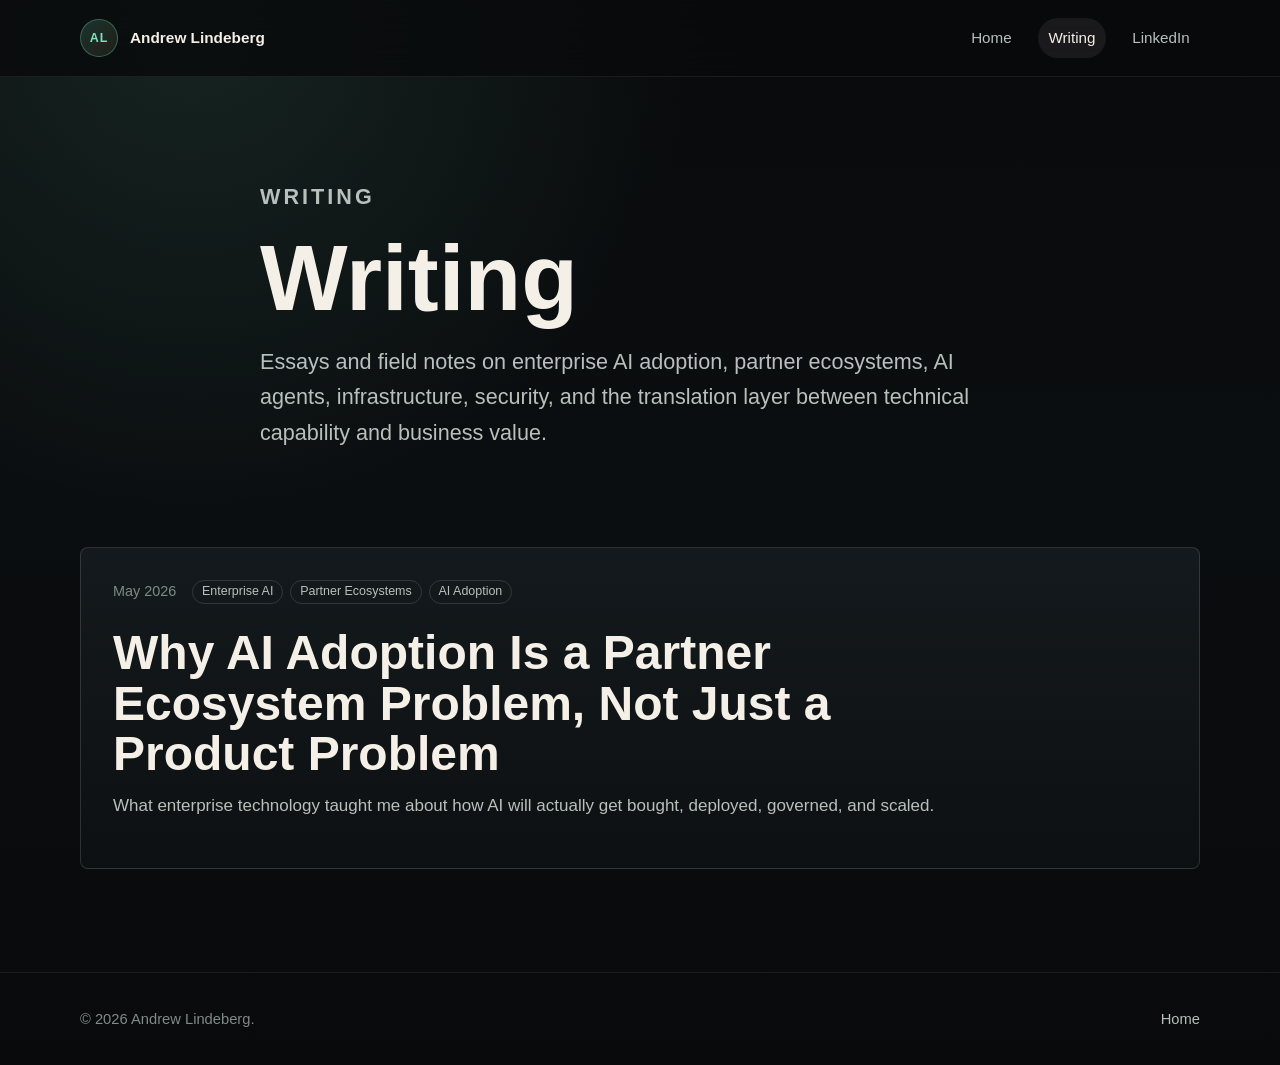
==== articles/index.html @ abbfdc00 "Add Andrew Lindeberg static site" ====
<!doctype html>
<html lang="en">
  <head>
    <meta charset="utf-8">
    <meta name="viewport" content="width=device-width, initial-scale=1">
    <title>Writing | Andrew Lindeberg</title>
    <meta
      name="description"
      content="Essays and field notes from Andrew Lindeberg on enterprise AI adoption, partner ecosystems, AI agents, infrastructure, security, and business value."
    >
    <link rel="canonical" href="DOMAIN_PLACEHOLDER/articles/">
    <meta property="og:type" content="website">
    <meta property="og:title" content="Writing | Andrew Lindeberg">
    <meta
      property="og:description"
      content="Essays and field notes on enterprise AI adoption, partner ecosystems, AI agents, infrastructure, security, and the translation layer between technical capability and business value."
    >
    <meta property="og:url" content="DOMAIN_PLACEHOLDER/articles/">
    <meta property="og:image" content="DOMAIN_PLACEHOLDER/og-image.svg">
    <meta name="twitter:card" content="summary_large_image">
    <meta name="twitter:title" content="Writing | Andrew Lindeberg">
    <meta
      name="twitter:description"
      content="Essays and field notes on enterprise AI adoption, partner ecosystems, AI agents, infrastructure, security, and business value."
    >
    <meta name="twitter:image" content="DOMAIN_PLACEHOLDER/og-image.svg">
    <meta name="theme-color" content="#090a0c">
    <link rel="stylesheet" href="../styles.css">
    <script src="../site.js" defer></script>
  </head>
  <body>
    <a class="skip-link" href="#main">Skip to content</a>

    <header class="site-header">
      <nav class="nav container" aria-label="Primary navigation">
        <a class="brand" href="../index.html" aria-label="Andrew Lindeberg home">
          <span class="brand-mark" aria-hidden="true">AL</span>
          <span>Andrew Lindeberg</span>
        </a>
        <div class="nav-links">
          <a href="../index.html">Home</a>
          <a href="index.html" aria-current="page">Writing</a>
          <a href="LINKEDIN_PLACEHOLDER">LinkedIn</a>
        </div>
      </nav>
    </header>

    <main id="main">
      <section class="section page-hero">
        <div class="container narrow">
          <p class="section-kicker">Writing</p>
          <h1>Writing</h1>
          <p>
            Essays and field notes on enterprise AI adoption, partner ecosystems, AI agents, infrastructure, security, and the translation layer between technical capability and business value.
          </p>
        </div>
      </section>

      <section class="section archive-section" aria-label="Article archive">
        <div class="container">
          <div class="article-list">
            <article class="article-card">
              <div class="article-meta-row">
                <time datetime="2026-05">May 2026</time>
                <div class="tag-list" aria-label="Tags">
                  <span>Enterprise AI</span>
                  <span>Partner Ecosystems</span>
                  <span>AI Adoption</span>
                </div>
              </div>
              <h2>
                <a href="ai-adoption-partner-ecosystem/index.html">
                  Why AI Adoption Is a Partner Ecosystem Problem, Not Just a Product Problem
                </a>
              </h2>
              <p>
                What enterprise technology taught me about how AI will actually get bought, deployed, governed, and scaled.
              </p>
            </article>
          </div>
        </div>
      </section>
    </main>

    <footer class="site-footer">
      <div class="container footer-inner">
        <p>&copy; <span data-current-year>2026</span> Andrew Lindeberg.</p>
        <a href="../index.html">Home</a>
      </div>
    </footer>
  </body>
</html>
---- styles.css ----
:root {
  color-scheme: dark;
  --bg: #090a0c;
  --bg-soft: #0e1113;
  --panel: #111619;
  --panel-strong: #151b1f;
  --text: #f4efe7;
  --muted: #b7c0bb;
  --subtle: #7f8b86;
  --line: rgba(244, 239, 231, 0.14);
  --line-strong: rgba(117, 230, 195, 0.32);
  --accent: #75e6c3;
  --accent-strong: #42c8a2;
  --gold: #d5b46a;
  --shadow: 0 24px 80px rgba(0, 0, 0, 0.34);
  --radius: 8px;
  --container: 1120px;
  --narrow: 760px;
}

* {
  box-sizing: border-box;
}

html {
  background: var(--bg);
  scroll-behavior: smooth;
  overflow-x: clip;
}

body {
  min-width: 320px;
  margin: 0;
  color: var(--text);
  background:
    radial-gradient(circle at 15% 0%, rgba(117, 230, 195, 0.12), transparent 32rem),
    linear-gradient(180deg, #090a0c 0%, #0b0e10 44%, #090a0c 100%);
  font-family: -apple-system, BlinkMacSystemFont, "Segoe UI", Roboto, Helvetica, Arial, sans-serif;
  font-size: 17px;
  line-height: 1.65;
  text-rendering: optimizeLegibility;
  overflow-x: clip;
}

img,
svg {
  max-width: 100%;
}

a {
  color: inherit;
  text-decoration-color: rgba(117, 230, 195, 0.45);
  text-underline-offset: 0.2em;
}

a:hover {
  color: var(--accent);
}

p,
h1,
h2,
h3 {
  margin-top: 0;
}

p {
  margin-bottom: 1rem;
}

.skip-link {
  position: absolute;
  left: 1rem;
  top: 1rem;
  z-index: 20;
  transform: translateY(-160%);
  border: 1px solid var(--accent);
  border-radius: var(--radius);
  background: var(--bg);
  color: var(--text);
  padding: 0.65rem 0.85rem;
}

.skip-link:focus {
  transform: translateY(0);
}

.container {
  width: min(100% - 40px, var(--container));
  margin-inline: auto;
}

.narrow {
  width: min(100% - 40px, var(--narrow));
}

.site-header {
  position: sticky;
  top: 0;
  z-index: 10;
  border-bottom: 1px solid rgba(244, 239, 231, 0.08);
  background: rgba(9, 10, 12, 0.82);
  backdrop-filter: blur(18px);
}

.nav {
  display: flex;
  min-height: 76px;
  align-items: center;
  justify-content: space-between;
  gap: 1.25rem;
}

.brand,
.nav-links {
  display: flex;
  align-items: center;
}

.brand {
  gap: 0.75rem;
  color: var(--text);
  font-size: 0.96rem;
  font-weight: 700;
  text-decoration: none;
}

.brand-mark {
  display: inline-grid;
  width: 38px;
  height: 38px;
  place-items: center;
  border: 1px solid var(--line-strong);
  border-radius: 50%;
  background: linear-gradient(135deg, rgba(117, 230, 195, 0.18), rgba(213, 180, 106, 0.1));
  color: var(--accent);
  font-size: 0.78rem;
  letter-spacing: 0.08em;
}

.nav-links {
  gap: 1rem;
  color: var(--muted);
  font-size: 0.95rem;
}

.nav-links a {
  border-radius: 999px;
  padding: 0.45rem 0.65rem;
  text-decoration: none;
}

.nav-links a:hover,
.nav-links a[aria-current="page"] {
  background: rgba(244, 239, 231, 0.07);
  color: var(--text);
}

.section {
  padding: clamp(4.5rem, 8vw, 7.5rem) 0;
}

.hero {
  min-height: calc(100vh - 76px);
  display: flex;
  align-items: center;
  border-bottom: 1px solid rgba(244, 239, 231, 0.08);
}

.hero-grid {
  display: grid;
  grid-template-columns: minmax(0, 1.14fr) minmax(300px, 0.86fr);
  gap: clamp(2rem, 6vw, 5.5rem);
  align-items: center;
}

.credibility,
.section-kicker,
.panel-label {
  margin-bottom: 1.25rem;
  color: var(--gold);
  font-size: 0.82rem;
  font-weight: 750;
  letter-spacing: 0.14em;
  text-transform: uppercase;
}

h1 {
  max-width: 900px;
  margin-bottom: 1.35rem;
  font-size: clamp(3.2rem, 8vw, 7rem);
  line-height: 0.94;
  letter-spacing: 0;
}

.hero-copy,
.signal-panel,
.split-section > *,
.feature-article > *,
.contact-panel > * {
  min-width: 0;
}

.title-mobile {
  display: none;
}

.hero-subhead {
  max-width: 760px;
  color: var(--muted);
  font-size: clamp(1.12rem, 2vw, 1.42rem);
  line-height: 1.55;
}

.button-row {
  display: flex;
  flex-wrap: wrap;
  gap: 0.85rem;
  margin-top: 2rem;
}

.button {
  display: inline-flex;
  min-height: 46px;
  align-items: center;
  justify-content: center;
  border: 1px solid transparent;
  border-radius: var(--radius);
  padding: 0.72rem 1.05rem;
  font-size: 0.95rem;
  font-weight: 760;
  line-height: 1.1;
  text-decoration: none;
  transition: border-color 160ms ease, background 160ms ease, color 160ms ease, transform 160ms ease;
}

.button:hover {
  transform: translateY(-1px);
}

.button.primary {
  background: var(--accent);
  color: #06100d;
}

.button.primary:hover {
  background: #8ff0d3;
  color: #06100d;
}

.button.secondary {
  border-color: var(--line);
  background: rgba(244, 239, 231, 0.04);
  color: var(--text);
}

.button.secondary:hover {
  border-color: var(--line-strong);
  color: var(--accent);
}

.signal-panel {
  border: 1px solid var(--line);
  border-radius: var(--radius);
  background:
    linear-gradient(145deg, rgba(21, 27, 31, 0.96), rgba(12, 16, 18, 0.96)),
    linear-gradient(90deg, rgba(117, 230, 195, 0.22), transparent);
  box-shadow: var(--shadow);
}

.signal-panel-inner {
  padding: clamp(1.2rem, 3vw, 2rem);
}

.signal-list {
  display: grid;
  gap: 1rem;
  margin: 0;
  padding: 0;
  list-style: none;
}

.signal-list li {
  border-top: 1px solid var(--line);
  padding-top: 1rem;
}

.signal-list span,
.card-index {
  display: block;
  margin-bottom: 0.4rem;
  color: var(--accent);
  font-size: 0.78rem;
  font-weight: 800;
}

.signal-list strong {
  display: block;
  margin-bottom: 0.3rem;
  font-size: 1.08rem;
}

.signal-list p {
  margin: 0;
  color: var(--muted);
  font-size: 0.95rem;
  line-height: 1.5;
}

.split-section {
  display: grid;
  grid-template-columns: minmax(220px, 0.78fr) minmax(0, 1.22fr);
  gap: clamp(2rem, 6vw, 5rem);
}

h2 {
  margin-bottom: 1rem;
  font-size: clamp(2rem, 4vw, 3.6rem);
  line-height: 1.05;
  letter-spacing: 0;
}

h3 {
  margin-bottom: 0.75rem;
  font-size: 1.35rem;
  line-height: 1.18;
}

.prose-large {
  color: var(--muted);
  font-size: clamp(1.06rem, 1.5vw, 1.24rem);
}

.prose-large p:last-child {
  margin-bottom: 0;
}

.belief-section,
.writing-section {
  background: rgba(244, 239, 231, 0.025);
  border-block: 1px solid rgba(244, 239, 231, 0.08);
}

.section-heading {
  max-width: 760px;
  margin-bottom: 2rem;
}

.card-grid {
  display: grid;
  grid-template-columns: repeat(4, minmax(0, 1fr));
  gap: 1rem;
}

.topic-card,
.article-card,
.feature-article,
.contact-panel {
  border: 1px solid var(--line);
  border-radius: var(--radius);
  background: linear-gradient(180deg, rgba(21, 27, 31, 0.9), rgba(13, 17, 19, 0.9));
}

.topic-card {
  min-height: 300px;
  padding: 1.35rem;
}

.topic-card p,
.feature-article p,
.contact-panel p,
.article-card p {
  color: var(--muted);
}

.featured-card {
  border-color: var(--line-strong);
  background:
    linear-gradient(180deg, rgba(23, 34, 34, 0.96), rgba(13, 17, 19, 0.96)),
    linear-gradient(135deg, rgba(117, 230, 195, 0.22), transparent);
}

.background-section {
  border-bottom: 1px solid rgba(244, 239, 231, 0.08);
}

.feature-article,
.contact-panel {
  display: grid;
  grid-template-columns: minmax(0, 1fr) auto;
  gap: 2rem;
  align-items: end;
  padding: clamp(1.5rem, 4vw, 2.5rem);
}

.feature-article h2 {
  max-width: 900px;
}

.contact-panel {
  align-items: center;
  background:
    linear-gradient(135deg, rgba(117, 230, 195, 0.1), transparent 38%),
    linear-gradient(180deg, rgba(21, 27, 31, 0.95), rgba(13, 17, 19, 0.95));
}

.contact-panel p {
  max-width: 760px;
  font-size: 1.1rem;
}

.page-hero {
  padding-bottom: 3rem;
}

.page-hero h1 {
  font-size: clamp(3.2rem, 8vw, 5.8rem);
}

.page-hero p {
  color: var(--muted);
  font-size: clamp(1.12rem, 2vw, 1.35rem);
}

.archive-section {
  padding-top: 2rem;
}

.article-list {
  display: grid;
  gap: 1rem;
}

.article-card {
  padding: clamp(1.25rem, 3vw, 2rem);
}

.article-card h2 {
  max-width: 860px;
  margin-bottom: 0.8rem;
  font-size: clamp(1.65rem, 4vw, 3rem);
}

.article-card h2 a {
  text-decoration: none;
}

.article-meta-row {
  display: flex;
  flex-wrap: wrap;
  gap: 0.75rem 1rem;
  align-items: center;
  margin-bottom: 1.5rem;
  color: var(--subtle);
  font-size: 0.9rem;
}

.tag-list {
  display: flex;
  flex-wrap: wrap;
  gap: 0.45rem;
}

.tag-list span {
  border: 1px solid var(--line);
  border-radius: 999px;
  padding: 0.22rem 0.55rem;
  color: var(--muted);
  font-size: 0.78rem;
  line-height: 1.25;
}

.article-shell {
  padding: clamp(3rem, 8vw, 6rem) 0;
}

.article-header {
  padding-bottom: clamp(2rem, 5vw, 4rem);
}

.back-link {
  display: inline-flex;
  margin-bottom: 2rem;
  color: var(--accent);
  font-size: 0.95rem;
  font-weight: 750;
  text-decoration: none;
}

.back-link::before {
  content: "<";
  margin-right: 0.45rem;
}

.article-header h1 {
  margin-bottom: 1.2rem;
  font-size: clamp(2.65rem, 7vw, 5.8rem);
}

.article-header p {
  color: var(--muted);
  font-size: clamp(1.12rem, 2vw, 1.35rem);
}

.article-body {
  color: #e6e0d6;
  font-size: clamp(1.05rem, 1.6vw, 1.2rem);
}

.article-body p,
.article-body li {
  color: #d9d2c8;
}

.article-body h2 {
  margin-top: 3.25rem;
  margin-bottom: 1rem;
  border-top: 1px solid var(--line);
  padding-top: 2rem;
  font-size: clamp(1.8rem, 4vw, 2.75rem);
}

.article-body ul {
  margin: 1rem 0 1.5rem;
  padding-left: 1.2rem;
}

.article-body li {
  margin: 0.55rem 0;
  padding-left: 0.2rem;
}

.site-footer {
  border-top: 1px solid rgba(244, 239, 231, 0.08);
  color: var(--subtle);
}

.footer-inner {
  display: flex;
  min-height: 92px;
  align-items: center;
  justify-content: space-between;
  gap: 1rem;
  font-size: 0.92rem;
}

.footer-inner p {
  margin: 0;
}

.footer-inner a {
  color: var(--muted);
  text-decoration: none;
}

@media (max-width: 980px) {
  .hero-grid,
  .split-section,
  .feature-article,
  .contact-panel {
    grid-template-columns: 1fr;
  }

  .hero {
    min-height: auto;
  }

  .card-grid {
    grid-template-columns: repeat(2, minmax(0, 1fr));
  }

  .feature-article,
  .contact-panel {
    align-items: start;
  }
}

@media (max-width: 680px) {
  body {
    font-size: 16px;
  }

  .container,
  .narrow {
    width: min(100% - 28px, var(--container));
  }

  .nav {
    min-height: auto;
    align-items: center;
    gap: 0.75rem;
    justify-content: flex-start;
    padding: 0.9rem 0;
  }

  .brand {
    gap: 0.5rem;
  }

  .brand span:last-child {
    display: none;
  }

  .nav-links {
    margin-left: auto;
    flex-shrink: 0;
    justify-content: flex-end;
    gap: 0.15rem;
    font-size: 0.84rem;
  }

  .nav-links a {
    padding: 0.35rem 0.38rem;
  }

  .section {
    padding: 4rem 0;
  }

  h1 {
    font-size: clamp(2.1rem, 9.2vw, 2.35rem);
    line-height: 1.08;
  }

  .title-desktop {
    display: none;
  }

  .title-mobile {
    display: inline;
  }

  .hero-subhead,
  .page-hero p,
  .article-header p {
    font-size: 1.05rem;
  }

  .button {
    width: 100%;
  }

  .card-grid {
    grid-template-columns: 1fr;
  }

  .topic-card {
    min-height: auto;
  }

  .article-meta-row {
    align-items: flex-start;
    flex-direction: column;
  }
}
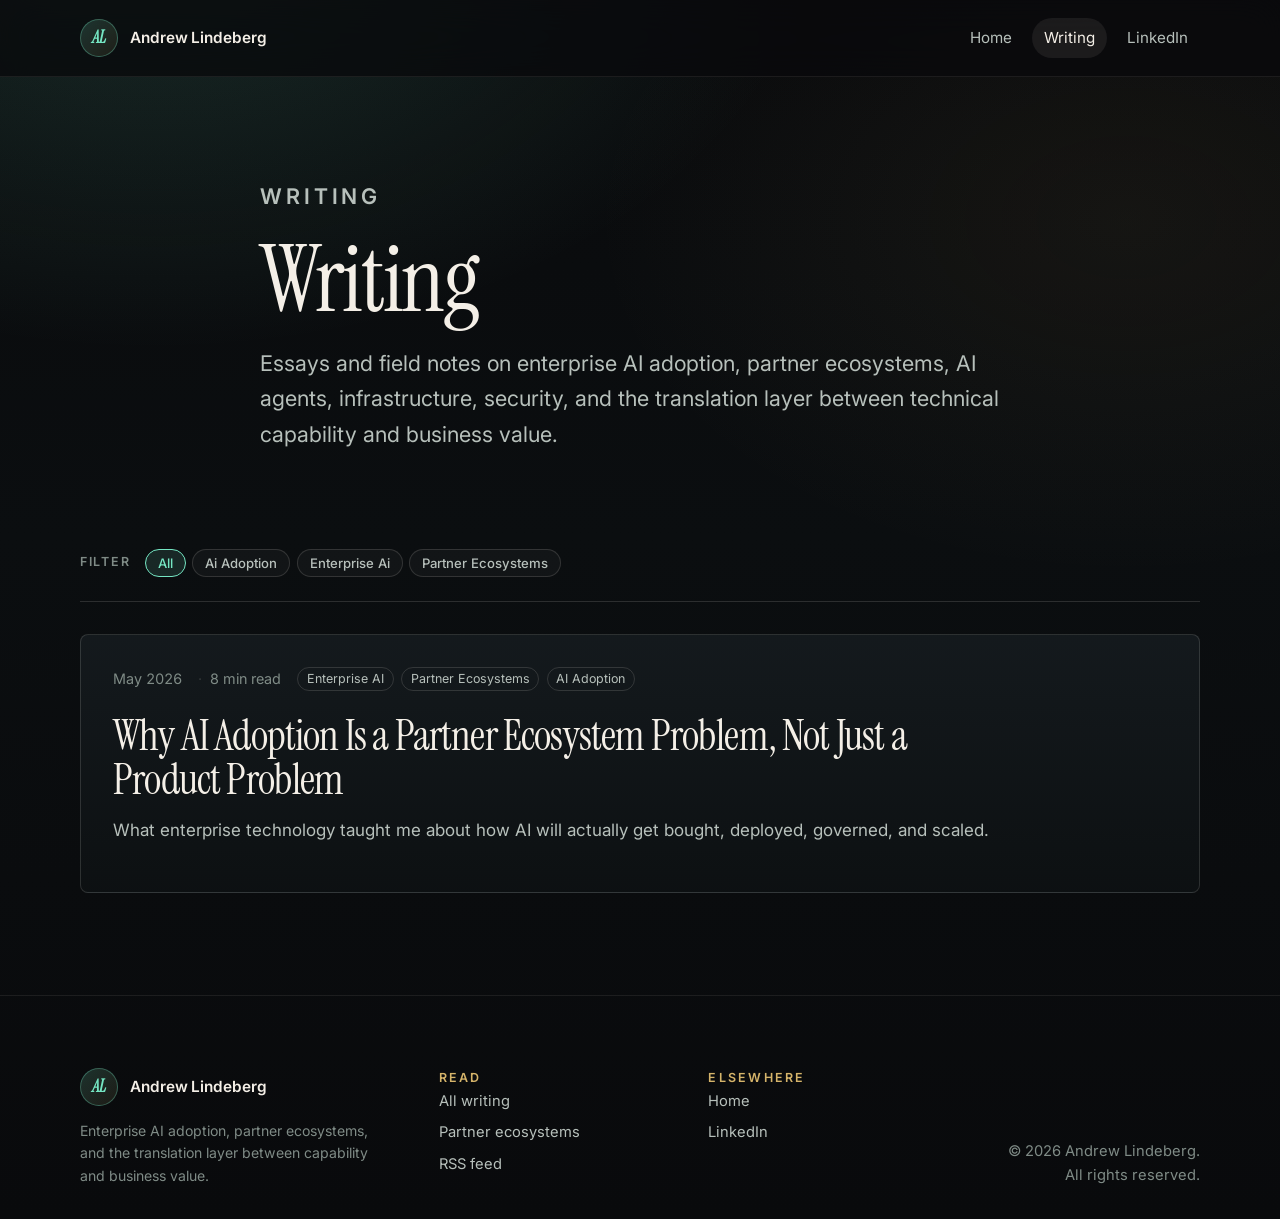
==== commit 10cae02e: "Editorial redesign: typography, motion, RSS, JSON-LD, 404, favicons Replace placeholders site-wide w" ====
--- a/articles/index.html
+++ b/articles/index.html
@@ -4,29 +4,68 @@
     <meta charset="utf-8">
     <meta name="viewport" content="width=device-width, initial-scale=1">
     <title>Writing | Andrew Lindeberg</title>
+    <meta name="author" content="Andrew Lindeberg">
     <meta
       name="description"
       content="Essays and field notes from Andrew Lindeberg on enterprise AI adoption, partner ecosystems, AI agents, infrastructure, security, and business value."
     >
-    <link rel="canonical" href="DOMAIN_PLACEHOLDER/articles/">
+    <link rel="canonical" href="https://ai-lab1.com/articles/">
     <meta property="og:type" content="website">
     <meta property="og:title" content="Writing | Andrew Lindeberg">
     <meta
       property="og:description"
       content="Essays and field notes on enterprise AI adoption, partner ecosystems, AI agents, infrastructure, security, and the translation layer between technical capability and business value."
     >
-    <meta property="og:url" content="DOMAIN_PLACEHOLDER/articles/">
-    <meta property="og:image" content="DOMAIN_PLACEHOLDER/og-image.svg">
+    <meta property="og:url" content="https://ai-lab1.com/articles/">
+    <meta property="og:image" content="https://ai-lab1.com/og-image.png">
+    <meta property="og:image:width" content="1200">
+    <meta property="og:image:height" content="630">
     <meta name="twitter:card" content="summary_large_image">
     <meta name="twitter:title" content="Writing | Andrew Lindeberg">
     <meta
       name="twitter:description"
       content="Essays and field notes on enterprise AI adoption, partner ecosystems, AI agents, infrastructure, security, and business value."
     >
-    <meta name="twitter:image" content="DOMAIN_PLACEHOLDER/og-image.svg">
+    <meta name="twitter:image" content="https://ai-lab1.com/og-image.png">
     <meta name="theme-color" content="#090a0c">
+    <link rel="icon" href="/favicon.svg" type="image/svg+xml">
+    <link rel="alternate icon" href="/favicon.ico" sizes="any">
+    <link rel="apple-touch-icon" href="/apple-touch-icon.png">
+    <link rel="manifest" href="/site.webmanifest">
+    <link rel="alternate" type="application/atom+xml" title="Andrew Lindeberg — Writing" href="/feed.xml">
+    <link rel="preconnect" href="https://fonts.googleapis.com">
+    <link rel="preconnect" href="https://fonts.gstatic.com" crossorigin>
+    <link rel="stylesheet" href="https://fonts.googleapis.com/css2?family=Inter:wght@400;500;600;700&family=Instrument+Serif:ital@0;1&display=swap">
     <link rel="stylesheet" href="../styles.css">
     <script src="../site.js" defer></script>
+    <script type="application/ld+json">
+    {
+      "@context": "https://schema.org",
+      "@type": "Blog",
+      "@id": "https://ai-lab1.com/articles/#blog",
+      "name": "Andrew Lindeberg — Writing",
+      "description": "Essays and field notes on enterprise AI adoption, partner ecosystems, AI agents, infrastructure, security, and the translation layer between technical capability and business value.",
+      "url": "https://ai-lab1.com/articles/",
+      "inLanguage": "en",
+      "author": {
+        "@type": "Person",
+        "name": "Andrew Lindeberg",
+        "url": "https://ai-lab1.com/",
+        "sameAs": ["https://www.linkedin.com/in/andrew-lindeberg"]
+      },
+      "blogPost": [
+        {
+          "@type": "BlogPosting",
+          "headline": "Why AI Adoption Is a Partner Ecosystem Problem, Not Just a Product Problem",
+          "url": "https://ai-lab1.com/articles/ai-adoption-partner-ecosystem/",
+          "datePublished": "2026-05-01",
+          "dateModified": "2026-05-16",
+          "author": { "@type": "Person", "name": "Andrew Lindeberg" },
+          "keywords": "Enterprise AI, Partner Ecosystems, AI Adoption"
+        }
+      ]
+    }
+    </script>
   </head>
   <body>
     <a class="skip-link" href="#main">Skip to content</a>
@@ -40,7 +79,7 @@
         <div class="nav-links">
           <a href="../index.html">Home</a>
           <a href="index.html" aria-current="page">Writing</a>
-          <a href="LINKEDIN_PLACEHOLDER">LinkedIn</a>
+          <a href="https://www.linkedin.com/in/andrew-lindeberg" rel="me">LinkedIn</a>
         </div>
       </nav>
     </header>
@@ -58,10 +97,13 @@
 
       <section class="section archive-section" aria-label="Article archive">
         <div class="container">
+          <div class="tag-filter" role="group" aria-label="Filter articles by topic"></div>
+
           <div class="article-list">
-            <article class="article-card">
+            <article class="article-card" data-tags="enterprise-ai partner-ecosystems ai-adoption">
               <div class="article-meta-row">
                 <time datetime="2026-05">May 2026</time>
+                <span class="reading-time">8 min read</span>
                 <div class="tag-list" aria-label="Tags">
                   <span>Enterprise AI</span>
                   <span>Partner Ecosystems</span>
@@ -83,9 +125,33 @@
     </main>
 
     <footer class="site-footer">
-      <div class="container footer-inner">
-        <p>&copy; <span data-current-year>2026</span> Andrew Lindeberg.</p>
-        <a href="../index.html">Home</a>
+      <div class="container footer-grid">
+        <div class="footer-col footer-brand">
+          <div class="brand">
+            <span class="brand-mark" aria-hidden="true">AL</span>
+            <span>Andrew Lindeberg</span>
+          </div>
+          <p>Enterprise AI adoption, partner ecosystems, and the translation layer between capability and business value.</p>
+        </div>
+        <div class="footer-col">
+          <p class="footer-label">Read</p>
+          <ul>
+            <li><a href="index.html">All writing</a></li>
+            <li><a href="ai-adoption-partner-ecosystem/index.html">Partner ecosystems</a></li>
+            <li><a href="/feed.xml">RSS feed</a></li>
+          </ul>
+        </div>
+        <div class="footer-col">
+          <p class="footer-label">Elsewhere</p>
+          <ul>
+            <li><a href="../index.html">Home</a></li>
+            <li><a href="https://www.linkedin.com/in/andrew-lindeberg" rel="me">LinkedIn</a></li>
+          </ul>
+        </div>
+        <div class="footer-col footer-meta">
+          <p>&copy; <span data-current-year>2026</span> Andrew Lindeberg.</p>
+          <p>All rights reserved.</p>
+        </div>
       </div>
     </footer>
   </body>
--- a/styles.css
+++ b/styles.css
@@ -16,6 +16,9 @@
   --radius: 8px;
   --container: 1120px;
   --narrow: 760px;
+  --font-sans: "Inter", -apple-system, BlinkMacSystemFont, "Segoe UI", Roboto, Helvetica, Arial, sans-serif;
+  --font-display: "Instrument Serif", "Iowan Old Style", "Apple Garamond", Garamond, Georgia, "Times New Roman", serif;
+  --ease: cubic-bezier(0.22, 0.61, 0.36, 1);
 }
 
 * {
@@ -29,17 +32,50 @@
 }
 
 body {
+  position: relative;
   min-width: 320px;
   margin: 0;
   color: var(--text);
   background:
-    radial-gradient(circle at 15% 0%, rgba(117, 230, 195, 0.12), transparent 32rem),
+    radial-gradient(60rem 40rem at var(--aurora-x, 12%) var(--aurora-y, -8%), rgba(117, 230, 195, 0.16), transparent 70%),
+    radial-gradient(48rem 32rem at 88% 18%, rgba(213, 180, 106, 0.06), transparent 70%),
     linear-gradient(180deg, #090a0c 0%, #0b0e10 44%, #090a0c 100%);
-  font-family: -apple-system, BlinkMacSystemFont, "Segoe UI", Roboto, Helvetica, Arial, sans-serif;
+  font-family: var(--font-sans);
   font-size: 17px;
   line-height: 1.65;
   text-rendering: optimizeLegibility;
+  -webkit-font-smoothing: antialiased;
   overflow-x: clip;
+  animation: aurora-drift 22s ease-in-out infinite alternate;
+}
+
+@property --aurora-x {
+  syntax: "<percentage>";
+  inherits: true;
+  initial-value: 12%;
+}
+@property --aurora-y {
+  syntax: "<percentage>";
+  inherits: true;
+  initial-value: -8%;
+}
+
+@keyframes aurora-drift {
+  0%   { --aurora-x: 8%;  --aurora-y: -10%; }
+  50%  { --aurora-x: 22%; --aurora-y: 6%;   }
+  100% { --aurora-x: 14%; --aurora-y: -6%;  }
+}
+
+body::before {
+  content: "";
+  position: fixed;
+  inset: 0;
+  z-index: -1;
+  pointer-events: none;
+  opacity: 0.035;
+  background-image: url("data:image/svg+xml;utf8,<svg xmlns='http://www.w3.org/2000/svg' width='160' height='160'><filter id='n'><feTurbulence type='fractalNoise' baseFrequency='0.9' numOctaves='2' stitchTiles='stitch'/><feColorMatrix values='0 0 0 0 1  0 0 0 0 1  0 0 0 0 1  0 0 0 1 0'/></filter><rect width='100%25' height='100%25' filter='url(%23n)'/></svg>");
+  background-size: 160px 160px;
+  mix-blend-mode: overlay;
 }
 
 img,
@@ -51,6 +87,7 @@
   color: inherit;
   text-decoration-color: rgba(117, 230, 195, 0.45);
   text-underline-offset: 0.2em;
+  transition: color 160ms var(--ease);
 }
 
 a:hover {
@@ -94,13 +131,29 @@
   width: min(100% - 40px, var(--narrow));
 }
 
+.read-progress {
+  position: fixed;
+  top: 0;
+  left: 0;
+  right: 0;
+  height: 2px;
+  z-index: 30;
+  background: linear-gradient(90deg, var(--accent), var(--gold));
+  transform-origin: left center;
+  transform: scaleX(0);
+  pointer-events: none;
+  opacity: 0.9;
+  transition: transform 80ms linear;
+}
+
 .site-header {
   position: sticky;
   top: 0;
   z-index: 10;
   border-bottom: 1px solid rgba(244, 239, 231, 0.08);
-  background: rgba(9, 10, 12, 0.82);
-  backdrop-filter: blur(18px);
+  background: rgba(9, 10, 12, 0.78);
+  backdrop-filter: blur(18px) saturate(140%);
+  -webkit-backdrop-filter: blur(18px) saturate(140%);
 }
 
 .nav {
@@ -121,8 +174,9 @@
   gap: 0.75rem;
   color: var(--text);
   font-size: 0.96rem;
-  font-weight: 700;
+  font-weight: 600;
   text-decoration: none;
+  letter-spacing: -0.005em;
 }
 
 .brand-mark {
@@ -134,20 +188,23 @@
   border-radius: 50%;
   background: linear-gradient(135deg, rgba(117, 230, 195, 0.18), rgba(213, 180, 106, 0.1));
   color: var(--accent);
-  font-size: 0.78rem;
-  letter-spacing: 0.08em;
+  font-family: var(--font-display);
+  font-style: italic;
+  font-size: 1.05rem;
+  letter-spacing: -0.02em;
 }
 
 .nav-links {
-  gap: 1rem;
+  gap: 0.5rem;
   color: var(--muted);
   font-size: 0.95rem;
 }
 
 .nav-links a {
   border-radius: 999px;
-  padding: 0.45rem 0.65rem;
+  padding: 0.45rem 0.75rem;
   text-decoration: none;
+  transition: background 160ms var(--ease), color 160ms var(--ease);
 }
 
 .nav-links a:hover,
@@ -160,11 +217,24 @@
   padding: clamp(4.5rem, 8vw, 7.5rem) 0;
 }
 
+/* ─── Hero ───────────────────────────────────────────────────── */
+
 .hero {
+  position: relative;
   min-height: calc(100vh - 76px);
   display: flex;
   align-items: center;
-  border-bottom: 1px solid rgba(244, 239, 231, 0.08);
+}
+
+.hero::after {
+  content: "";
+  position: absolute;
+  left: 50%;
+  bottom: 0;
+  width: min(100% - 40px, var(--container));
+  height: 1px;
+  transform: translateX(-50%);
+  background: linear-gradient(90deg, transparent, rgba(117, 230, 195, 0.45), rgba(213, 180, 106, 0.25), transparent);
 }
 
 .hero-grid {
@@ -176,21 +246,25 @@
 
 .credibility,
 .section-kicker,
-.panel-label {
+.panel-label,
+.footer-label {
   margin-bottom: 1.25rem;
   color: var(--gold);
-  font-size: 0.82rem;
-  font-weight: 750;
-  letter-spacing: 0.14em;
+  font-family: var(--font-sans);
+  font-size: 0.78rem;
+  font-weight: 600;
+  letter-spacing: 0.18em;
   text-transform: uppercase;
 }
 
 h1 {
   max-width: 900px;
   margin-bottom: 1.35rem;
+  font-family: var(--font-display);
+  font-weight: 400;
   font-size: clamp(3.2rem, 8vw, 7rem);
-  line-height: 0.94;
-  letter-spacing: 0;
+  line-height: 0.96;
+  letter-spacing: -0.025em;
 }
 
 .hero-copy,
@@ -227,11 +301,13 @@
   border: 1px solid transparent;
   border-radius: var(--radius);
   padding: 0.72rem 1.05rem;
+  font-family: var(--font-sans);
   font-size: 0.95rem;
-  font-weight: 760;
+  font-weight: 600;
   line-height: 1.1;
+  letter-spacing: -0.005em;
   text-decoration: none;
-  transition: border-color 160ms ease, background 160ms ease, color 160ms ease, transform 160ms ease;
+  transition: border-color 200ms var(--ease), background 200ms var(--ease), color 200ms var(--ease), transform 200ms var(--ease), box-shadow 200ms var(--ease);
 }
 
 .button:hover {
@@ -241,11 +317,13 @@
 .button.primary {
   background: var(--accent);
   color: #06100d;
+  box-shadow: 0 6px 22px rgba(117, 230, 195, 0.18);
 }
 
 .button.primary:hover {
   background: #8ff0d3;
   color: #06100d;
+  box-shadow: 0 10px 28px rgba(117, 230, 195, 0.28);
 }
 
 .button.secondary {
@@ -259,7 +337,10 @@
   color: var(--accent);
 }
 
+/* ─── Signal panel ───────────────────────────────────────────── */
+
 .signal-panel {
+  position: relative;
   border: 1px solid var(--line);
   border-radius: var(--radius);
   background:
@@ -285,19 +366,23 @@
   padding-top: 1rem;
 }
 
-.signal-list span,
+.signal-list > li > span,
 .card-index {
   display: block;
   margin-bottom: 0.4rem;
   color: var(--accent);
-  font-size: 0.78rem;
-  font-weight: 800;
+  font-family: var(--font-display);
+  font-style: italic;
+  font-size: 1.35rem;
+  font-weight: 400;
+  letter-spacing: -0.02em;
 }
 
 .signal-list strong {
   display: block;
   margin-bottom: 0.3rem;
   font-size: 1.08rem;
+  font-weight: 600;
 }
 
 .signal-list p {
@@ -306,6 +391,8 @@
   font-size: 0.95rem;
   line-height: 1.5;
 }
+
+/* ─── Headings & prose ───────────────────────────────────────── */
 
 .split-section {
   display: grid;
@@ -315,15 +402,19 @@
 
 h2 {
   margin-bottom: 1rem;
+  font-family: var(--font-display);
+  font-weight: 400;
   font-size: clamp(2rem, 4vw, 3.6rem);
   line-height: 1.05;
-  letter-spacing: 0;
+  letter-spacing: -0.02em;
 }
 
 h3 {
   margin-bottom: 0.75rem;
   font-size: 1.35rem;
+  font-weight: 600;
   line-height: 1.18;
+  letter-spacing: -0.01em;
 }
 
 .prose-large {
@@ -345,6 +436,8 @@
   max-width: 760px;
   margin-bottom: 2rem;
 }
+
+/* ─── Cards ──────────────────────────────────────────────────── */
 
 .card-grid {
   display: grid;
@@ -359,11 +452,19 @@
   border: 1px solid var(--line);
   border-radius: var(--radius);
   background: linear-gradient(180deg, rgba(21, 27, 31, 0.9), rgba(13, 17, 19, 0.9));
+  transition: border-color 240ms var(--ease), transform 240ms var(--ease), box-shadow 240ms var(--ease);
 }
 
 .topic-card {
+  position: relative;
   min-height: 300px;
   padding: 1.35rem;
+}
+
+.topic-card:hover {
+  transform: translateY(-3px);
+  border-color: var(--line-strong);
+  box-shadow: 0 16px 42px rgba(0, 0, 0, 0.34), 0 0 0 1px rgba(117, 230, 195, 0.18);
 }
 
 .topic-card p,
@@ -374,15 +475,120 @@
 }
 
 .featured-card {
+  position: relative;
   border-color: var(--line-strong);
   background:
     linear-gradient(180deg, rgba(23, 34, 34, 0.96), rgba(13, 17, 19, 0.96)),
     linear-gradient(135deg, rgba(117, 230, 195, 0.22), transparent);
 }
 
+.featured-card::after {
+  content: "Featured";
+  position: absolute;
+  top: 0.9rem;
+  right: 0.9rem;
+  padding: 0.18rem 0.5rem;
+  border: 1px solid var(--line-strong);
+  border-radius: 999px;
+  background: rgba(117, 230, 195, 0.08);
+  color: var(--accent);
+  font-size: 0.66rem;
+  font-weight: 600;
+  letter-spacing: 0.12em;
+  text-transform: uppercase;
+}
+
 .background-section {
   border-bottom: 1px solid rgba(244, 239, 231, 0.08);
 }
+
+/* ─── Currently strip ────────────────────────────────────────── */
+
+.currently-section {
+  padding: clamp(3rem, 6vw, 5rem) 0;
+}
+
+.currently-panel {
+  display: grid;
+  grid-template-columns: minmax(0, 0.8fr) minmax(0, 1.2fr);
+  gap: clamp(1.5rem, 4vw, 3rem);
+  align-items: start;
+  border: 1px solid var(--line);
+  border-radius: var(--radius);
+  padding: clamp(1.5rem, 4vw, 2.25rem);
+  background: linear-gradient(180deg, rgba(21, 27, 31, 0.9), rgba(13, 17, 19, 0.9));
+}
+
+.currently-label {
+  display: inline-flex;
+  align-items: center;
+  gap: 0.55rem;
+  margin-bottom: 1rem;
+  color: var(--accent);
+  font-size: 0.8rem;
+  font-weight: 600;
+  letter-spacing: 0.18em;
+  text-transform: uppercase;
+}
+
+.currently-dot {
+  display: inline-block;
+  width: 8px;
+  height: 8px;
+  border-radius: 50%;
+  background: var(--accent);
+  box-shadow: 0 0 0 4px rgba(117, 230, 195, 0.14);
+  animation: pulse 2.6s ease-in-out infinite;
+}
+
+@keyframes pulse {
+  0%, 100% { box-shadow: 0 0 0 0 rgba(117, 230, 195, 0.32); }
+  50%      { box-shadow: 0 0 0 8px rgba(117, 230, 195, 0); }
+}
+
+.currently-panel h2 {
+  font-size: clamp(1.5rem, 2.4vw, 2rem);
+  margin-bottom: 0;
+}
+
+.currently-list {
+  margin: 0;
+  padding: 0;
+  list-style: none;
+  display: grid;
+  gap: 0.9rem;
+}
+
+.currently-list li {
+  display: grid;
+  grid-template-columns: 6rem minmax(0, 1fr);
+  gap: 1rem;
+  padding-bottom: 0.9rem;
+  border-bottom: 1px solid var(--line);
+  color: var(--muted);
+  font-size: 1rem;
+}
+
+.currently-list li:last-child {
+  border-bottom: none;
+  padding-bottom: 0;
+}
+
+.currently-list .currently-key {
+  color: var(--subtle);
+  font-size: 0.78rem;
+  font-weight: 600;
+  letter-spacing: 0.12em;
+  text-transform: uppercase;
+  padding-top: 0.25rem;
+}
+
+.currently-list strong {
+  color: var(--text);
+  font-weight: 600;
+}
+
+/* ─── Feature article + Contact ─────────────────────────────── */
 
 .feature-article,
 .contact-panel {
@@ -409,6 +615,8 @@
   font-size: 1.1rem;
 }
 
+/* ─── Writing index ─────────────────────────────────────────── */
+
 .page-hero {
   padding-bottom: 3rem;
 }
@@ -424,6 +632,52 @@
 
 .archive-section {
   padding-top: 2rem;
+}
+
+.tag-filter {
+  display: flex;
+  flex-wrap: wrap;
+  gap: 0.4rem;
+  margin-bottom: 2rem;
+  padding-bottom: 1.5rem;
+  border-bottom: 1px solid var(--line);
+}
+
+.tag-filter-label {
+  margin: 0 0.5rem 0 0;
+  align-self: center;
+  color: var(--subtle);
+  font-size: 0.78rem;
+  font-weight: 600;
+  letter-spacing: 0.14em;
+  text-transform: uppercase;
+}
+
+.tag-filter button {
+  display: inline-flex;
+  align-items: center;
+  gap: 0.35rem;
+  border: 1px solid var(--line);
+  border-radius: 999px;
+  padding: 0.32rem 0.75rem;
+  background: rgba(244, 239, 231, 0.03);
+  color: var(--muted);
+  font-family: var(--font-sans);
+  font-size: 0.82rem;
+  font-weight: 500;
+  cursor: pointer;
+  transition: border-color 160ms var(--ease), color 160ms var(--ease), background 160ms var(--ease);
+}
+
+.tag-filter button:hover {
+  border-color: var(--line-strong);
+  color: var(--text);
+}
+
+.tag-filter button[aria-pressed="true"] {
+  border-color: var(--accent);
+  background: rgba(117, 230, 195, 0.12);
+  color: var(--accent);
 }
 
 .article-list {
@@ -435,10 +689,20 @@
   padding: clamp(1.25rem, 3vw, 2rem);
 }
 
+.article-card.is-hidden {
+  display: none;
+}
+
+.article-card:hover {
+  border-color: var(--line-strong);
+  transform: translateY(-2px);
+  box-shadow: 0 12px 36px rgba(0, 0, 0, 0.28), 0 0 0 1px rgba(117, 230, 195, 0.14);
+}
+
 .article-card h2 {
   max-width: 860px;
   margin-bottom: 0.8rem;
-  font-size: clamp(1.65rem, 4vw, 3rem);
+  font-size: clamp(1.65rem, 4vw, 2.6rem);
 }
 
 .article-card h2 a {
@@ -455,6 +719,16 @@
   font-size: 0.9rem;
 }
 
+.article-meta-row time {
+  font-variant-numeric: tabular-nums;
+}
+
+.reading-time::before {
+  content: "·";
+  margin-right: 0.5rem;
+  color: var(--line);
+}
+
 .tag-list {
   display: flex;
   flex-wrap: wrap;
@@ -470,6 +744,8 @@
   line-height: 1.25;
 }
 
+/* ─── Article body ──────────────────────────────────────────── */
+
 .article-shell {
   padding: clamp(3rem, 8vw, 6rem) 0;
 }
@@ -480,21 +756,24 @@
 
 .back-link {
   display: inline-flex;
+  align-items: center;
   margin-bottom: 2rem;
   color: var(--accent);
   font-size: 0.95rem;
-  font-weight: 750;
+  font-weight: 600;
   text-decoration: none;
 }
 
 .back-link::before {
-  content: "<";
+  content: "←";
   margin-right: 0.45rem;
+  font-family: var(--font-sans);
 }
 
 .article-header h1 {
   margin-bottom: 1.2rem;
   font-size: clamp(2.65rem, 7vw, 5.8rem);
+  letter-spacing: -0.025em;
 }
 
 .article-header p {
@@ -505,11 +784,23 @@
 .article-body {
   color: #e6e0d6;
   font-size: clamp(1.05rem, 1.6vw, 1.2rem);
+  line-height: 1.72;
 }
 
 .article-body p,
 .article-body li {
   color: #d9d2c8;
+}
+
+.article-body p:first-of-type::first-letter {
+  float: left;
+  margin: 0.18em 0.18em 0 0;
+  padding: 0;
+  font-family: var(--font-display);
+  font-size: 4.2em;
+  line-height: 0.85;
+  color: var(--accent);
+  font-style: italic;
 }
 
 .article-body h2 {
@@ -530,34 +821,133 @@
   padding-left: 0.2rem;
 }
 
+.article-body ul li::marker {
+  color: var(--accent);
+}
+
+/* ─── 404 ───────────────────────────────────────────────────── */
+
+.error-section {
+  min-height: calc(100vh - 76px - 200px);
+  display: flex;
+  align-items: center;
+}
+
+.error-shell {
+  text-align: center;
+}
+
+.error-code {
+  margin: 0.5rem 0 1rem;
+  font-family: var(--font-display);
+  font-style: italic;
+  font-weight: 400;
+  font-size: clamp(7rem, 18vw, 14rem);
+  line-height: 1;
+  letter-spacing: -0.04em;
+  background: linear-gradient(135deg, var(--accent), var(--gold) 80%);
+  -webkit-background-clip: text;
+  background-clip: text;
+  color: transparent;
+}
+
+.error-lede {
+  margin-bottom: 0.75rem;
+  font-family: var(--font-display);
+  font-size: clamp(1.6rem, 3vw, 2.2rem);
+  color: var(--text);
+}
+
+.error-body {
+  max-width: 480px;
+  margin: 0 auto 2rem;
+  color: var(--muted);
+}
+
+.error-shell .button-row {
+  justify-content: center;
+}
+
+/* ─── Footer ────────────────────────────────────────────────── */
+
 .site-footer {
   border-top: 1px solid rgba(244, 239, 231, 0.08);
+  padding: clamp(3rem, 6vw, 4.5rem) 0 2rem;
   color: var(--subtle);
 }
 
-.footer-inner {
-  display: flex;
-  min-height: 92px;
-  align-items: center;
-  justify-content: space-between;
-  gap: 1rem;
+.footer-grid {
+  display: grid;
+  grid-template-columns: 1.4fr 1fr 1fr 1fr;
+  gap: clamp(1.5rem, 4vw, 3rem);
+  align-items: start;
   font-size: 0.92rem;
 }
 
-.footer-inner p {
+.footer-col p,
+.footer-col ul {
   margin: 0;
 }
 
-.footer-inner a {
+.footer-col ul {
+  list-style: none;
+  padding: 0;
+  display: grid;
+  gap: 0.45rem;
+}
+
+.footer-col a {
   color: var(--muted);
   text-decoration: none;
 }
+
+.footer-col a:hover {
+  color: var(--accent);
+}
+
+.footer-brand .brand {
+  margin-bottom: 0.85rem;
+}
+
+.footer-brand p {
+  max-width: 320px;
+  color: var(--subtle);
+  font-size: 0.88rem;
+  line-height: 1.6;
+}
+
+.footer-meta {
+  text-align: right;
+  align-self: end;
+  color: var(--subtle);
+}
+
+/* ─── Motion: reveal on scroll ──────────────────────────────── */
+
+.reveal {
+  opacity: 0;
+  transform: translateY(14px);
+  transition: opacity 700ms var(--ease), transform 700ms var(--ease);
+}
+
+.reveal.is-visible {
+  opacity: 1;
+  transform: none;
+}
+
+.card-grid .reveal:nth-child(1) { transition-delay: 0ms; }
+.card-grid .reveal:nth-child(2) { transition-delay: 70ms; }
+.card-grid .reveal:nth-child(3) { transition-delay: 140ms; }
+.card-grid .reveal:nth-child(4) { transition-delay: 210ms; }
+
+/* ─── Responsive ────────────────────────────────────────────── */
 
 @media (max-width: 980px) {
   .hero-grid,
   .split-section,
   .feature-article,
-  .contact-panel {
+  .contact-panel,
+  .currently-panel {
     grid-template-columns: 1fr;
   }
 
@@ -572,6 +962,19 @@
   .feature-article,
   .contact-panel {
     align-items: start;
+  }
+
+  .footer-grid {
+    grid-template-columns: 1fr 1fr;
+  }
+
+  .footer-brand {
+    grid-column: span 2;
+  }
+
+  .footer-meta {
+    text-align: left;
+    grid-column: span 2;
   }
 }
 
@@ -610,7 +1013,7 @@
   }
 
   .nav-links a {
-    padding: 0.35rem 0.38rem;
+    padding: 0.35rem 0.45rem;
   }
 
   .section {
@@ -618,8 +1021,8 @@
   }
 
   h1 {
-    font-size: clamp(2.1rem, 9.2vw, 2.35rem);
-    line-height: 1.08;
+    font-size: clamp(2.4rem, 9.2vw, 3.2rem);
+    line-height: 1.04;
   }
 
   .title-desktop {
@@ -652,4 +1055,42 @@
     align-items: flex-start;
     flex-direction: column;
   }
-}
+
+  .currently-list li {
+    grid-template-columns: 1fr;
+    gap: 0.25rem;
+  }
+
+  .footer-grid {
+    grid-template-columns: 1fr;
+  }
+
+  .footer-brand,
+  .footer-meta {
+    grid-column: auto;
+  }
+
+  .article-body p:first-of-type::first-letter {
+    font-size: 3.4em;
+  }
+}
+
+@media (prefers-reduced-motion: reduce) {
+  *,
+  *::before,
+  *::after {
+    animation-duration: 0.01ms !important;
+    animation-iteration-count: 1 !important;
+    transition-duration: 0.01ms !important;
+    scroll-behavior: auto !important;
+  }
+
+  .reveal {
+    opacity: 1;
+    transform: none;
+  }
+
+  .currently-dot {
+    box-shadow: 0 0 0 4px rgba(117, 230, 195, 0.14);
+  }
+}
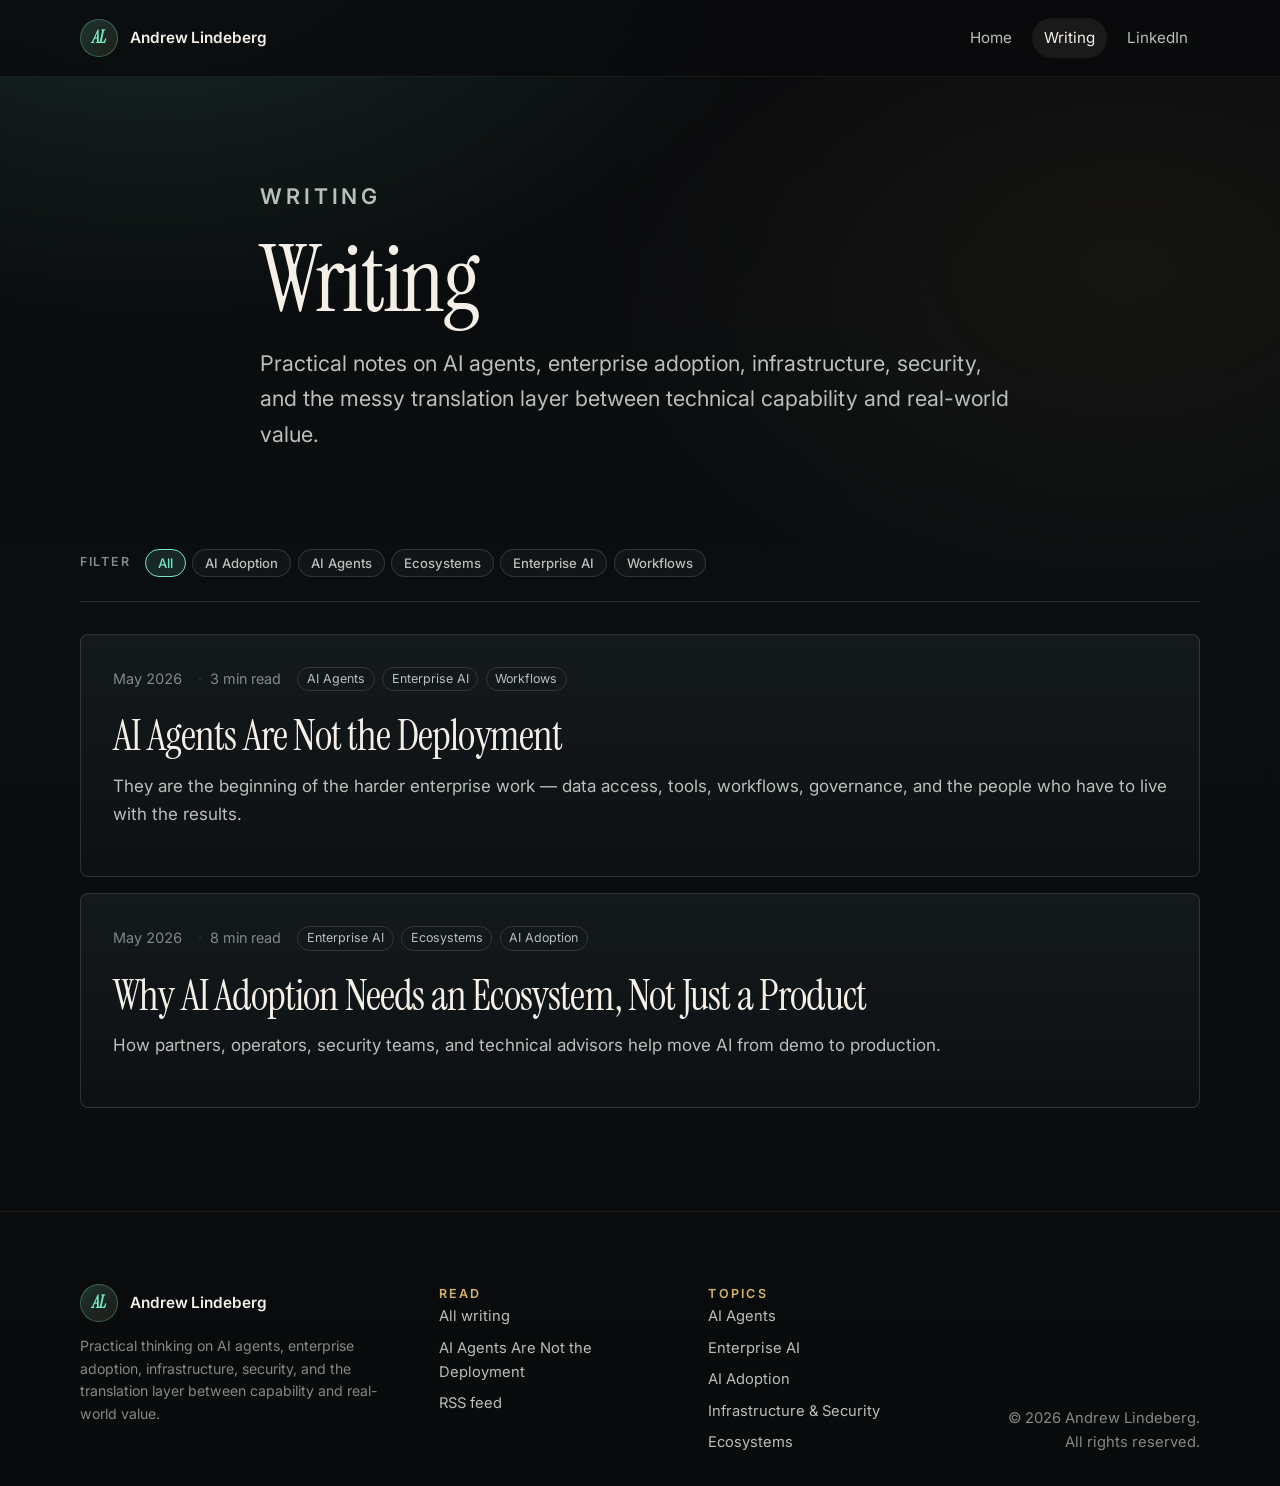
==== commit 4c797af3: "Rebalance positioning: practical AI notes, agents-led, ecosystem secondary The previous build read a" ====
--- a/articles/index.html
+++ b/articles/index.html
@@ -7,14 +7,14 @@
     <meta name="author" content="Andrew Lindeberg">
     <meta
       name="description"
-      content="Essays and field notes from Andrew Lindeberg on enterprise AI adoption, partner ecosystems, AI agents, infrastructure, security, and business value."
+      content="Practical notes on AI agents, enterprise adoption, infrastructure, security, and the messy translation layer between technical capability and real-world value."
     >
     <link rel="canonical" href="https://ai-lab1.com/articles/">
     <meta property="og:type" content="website">
     <meta property="og:title" content="Writing | Andrew Lindeberg">
     <meta
       property="og:description"
-      content="Essays and field notes on enterprise AI adoption, partner ecosystems, AI agents, infrastructure, security, and the translation layer between technical capability and business value."
+      content="Practical notes on AI agents, enterprise adoption, infrastructure, security, and the messy translation layer between technical capability and real-world value."
     >
     <meta property="og:url" content="https://ai-lab1.com/articles/">
     <meta property="og:image" content="https://ai-lab1.com/og-image.png">
@@ -24,7 +24,7 @@
     <meta name="twitter:title" content="Writing | Andrew Lindeberg">
     <meta
       name="twitter:description"
-      content="Essays and field notes on enterprise AI adoption, partner ecosystems, AI agents, infrastructure, security, and business value."
+      content="Practical notes on AI agents, enterprise adoption, infrastructure, security, and the messy translation layer between technical capability and real-world value."
     >
     <meta name="twitter:image" content="https://ai-lab1.com/og-image.png">
     <meta name="theme-color" content="#090a0c">
@@ -44,7 +44,7 @@
       "@type": "Blog",
       "@id": "https://ai-lab1.com/articles/#blog",
       "name": "Andrew Lindeberg — Writing",
-      "description": "Essays and field notes on enterprise AI adoption, partner ecosystems, AI agents, infrastructure, security, and the translation layer between technical capability and business value.",
+      "description": "Practical notes on AI agents, enterprise adoption, infrastructure, security, and the messy translation layer between technical capability and real-world value.",
       "url": "https://ai-lab1.com/articles/",
       "inLanguage": "en",
       "author": {
@@ -56,12 +56,21 @@
       "blogPost": [
         {
           "@type": "BlogPosting",
-          "headline": "Why AI Adoption Is a Partner Ecosystem Problem, Not Just a Product Problem",
+          "headline": "AI Agents Are Not the Deployment",
+          "url": "https://ai-lab1.com/articles/ai-agents-are-not-the-deployment/",
+          "datePublished": "2026-05-16",
+          "dateModified": "2026-05-16",
+          "author": { "@type": "Person", "name": "Andrew Lindeberg" },
+          "keywords": "AI Agents, Enterprise AI, Workflows"
+        },
+        {
+          "@type": "BlogPosting",
+          "headline": "Why AI Adoption Needs an Ecosystem, Not Just a Product",
           "url": "https://ai-lab1.com/articles/ai-adoption-partner-ecosystem/",
           "datePublished": "2026-05-01",
           "dateModified": "2026-05-16",
           "author": { "@type": "Person", "name": "Andrew Lindeberg" },
-          "keywords": "Enterprise AI, Partner Ecosystems, AI Adoption"
+          "keywords": "Enterprise AI, Ecosystems, AI Adoption"
         }
       ]
     }
@@ -90,7 +99,7 @@
           <p class="section-kicker">Writing</p>
           <h1>Writing</h1>
           <p>
-            Essays and field notes on enterprise AI adoption, partner ecosystems, AI agents, infrastructure, security, and the translation layer between technical capability and business value.
+            Practical notes on AI agents, enterprise adoption, infrastructure, security, and the messy translation layer between technical capability and real-world value.
           </p>
         </div>
       </section>
@@ -100,23 +109,43 @@
           <div class="tag-filter" role="group" aria-label="Filter articles by topic"></div>
 
           <div class="article-list">
-            <article class="article-card" data-tags="enterprise-ai partner-ecosystems ai-adoption">
+            <article class="article-card" data-tags="ai-agents enterprise-ai workflows">
               <div class="article-meta-row">
-                <time datetime="2026-05">May 2026</time>
+                <time datetime="2026-05-16">May 2026</time>
+                <span class="reading-time">3 min read</span>
+                <div class="tag-list" aria-label="Tags">
+                  <span>AI Agents</span>
+                  <span>Enterprise AI</span>
+                  <span>Workflows</span>
+                </div>
+              </div>
+              <h2>
+                <a href="ai-agents-are-not-the-deployment/index.html">
+                  AI Agents Are Not the Deployment
+                </a>
+              </h2>
+              <p>
+                They are the beginning of the harder enterprise work &mdash; data access, tools, workflows, governance, and the people who have to live with the results.
+              </p>
+            </article>
+
+            <article class="article-card" data-tags="enterprise-ai ecosystems ai-adoption">
+              <div class="article-meta-row">
+                <time datetime="2026-05-01">May 2026</time>
                 <span class="reading-time">8 min read</span>
                 <div class="tag-list" aria-label="Tags">
                   <span>Enterprise AI</span>
-                  <span>Partner Ecosystems</span>
+                  <span>Ecosystems</span>
                   <span>AI Adoption</span>
                 </div>
               </div>
               <h2>
                 <a href="ai-adoption-partner-ecosystem/index.html">
-                  Why AI Adoption Is a Partner Ecosystem Problem, Not Just a Product Problem
+                  Why AI Adoption Needs an Ecosystem, Not Just a Product
                 </a>
               </h2>
               <p>
-                What enterprise technology taught me about how AI will actually get bought, deployed, governed, and scaled.
+                How partners, operators, security teams, and technical advisors help move AI from demo to production.
               </p>
             </article>
           </div>
@@ -131,21 +160,24 @@
             <span class="brand-mark" aria-hidden="true">AL</span>
             <span>Andrew Lindeberg</span>
           </div>
-          <p>Enterprise AI adoption, partner ecosystems, and the translation layer between capability and business value.</p>
+          <p>Practical thinking on AI agents, enterprise adoption, infrastructure, security, and the translation layer between capability and real-world value.</p>
         </div>
         <div class="footer-col">
           <p class="footer-label">Read</p>
           <ul>
             <li><a href="index.html">All writing</a></li>
-            <li><a href="ai-adoption-partner-ecosystem/index.html">Partner ecosystems</a></li>
+            <li><a href="ai-agents-are-not-the-deployment/index.html">AI Agents Are Not the Deployment</a></li>
             <li><a href="/feed.xml">RSS feed</a></li>
           </ul>
         </div>
         <div class="footer-col">
-          <p class="footer-label">Elsewhere</p>
+          <p class="footer-label">Topics</p>
           <ul>
-            <li><a href="../index.html">Home</a></li>
-            <li><a href="https://www.linkedin.com/in/andrew-lindeberg" rel="me">LinkedIn</a></li>
+            <li><a href="index.html?tag=ai-agents">AI Agents</a></li>
+            <li><a href="index.html?tag=enterprise-ai">Enterprise AI</a></li>
+            <li><a href="index.html?tag=ai-adoption">AI Adoption</a></li>
+            <li><a href="index.html?tag=infrastructure-security">Infrastructure &amp; Security</a></li>
+            <li><a href="index.html?tag=ecosystems">Ecosystems</a></li>
           </ul>
         </div>
         <div class="footer-col footer-meta">
--- a/styles.css
+++ b/styles.css
@@ -924,21 +924,27 @@
 
 /* ─── Motion: reveal on scroll ──────────────────────────────── */
 
-.reveal {
+/*
+ * Fail-open: content is fully visible by default. The hidden initial state
+ * is only applied when JS has booted (html.js) and reduced-motion is off.
+ * If JS fails, IntersectionObserver is missing, or the user prefers
+ * reduced motion, real content remains readable.
+ */
+html.js .reveal {
   opacity: 0;
   transform: translateY(14px);
   transition: opacity 700ms var(--ease), transform 700ms var(--ease);
 }
 
-.reveal.is-visible {
+html.js .reveal.is-visible {
   opacity: 1;
   transform: none;
 }
 
-.card-grid .reveal:nth-child(1) { transition-delay: 0ms; }
-.card-grid .reveal:nth-child(2) { transition-delay: 70ms; }
-.card-grid .reveal:nth-child(3) { transition-delay: 140ms; }
-.card-grid .reveal:nth-child(4) { transition-delay: 210ms; }
+html.js .card-grid .reveal:nth-child(1) { transition-delay: 0ms; }
+html.js .card-grid .reveal:nth-child(2) { transition-delay: 70ms; }
+html.js .card-grid .reveal:nth-child(3) { transition-delay: 140ms; }
+html.js .card-grid .reveal:nth-child(4) { transition-delay: 210ms; }
 
 /* ─── Responsive ────────────────────────────────────────────── */
 
@@ -1085,9 +1091,10 @@
     scroll-behavior: auto !important;
   }
 
+  html.js .reveal,
   .reveal {
-    opacity: 1;
-    transform: none;
+    opacity: 1 !important;
+    transform: none !important;
   }
 
   .currently-dot {
